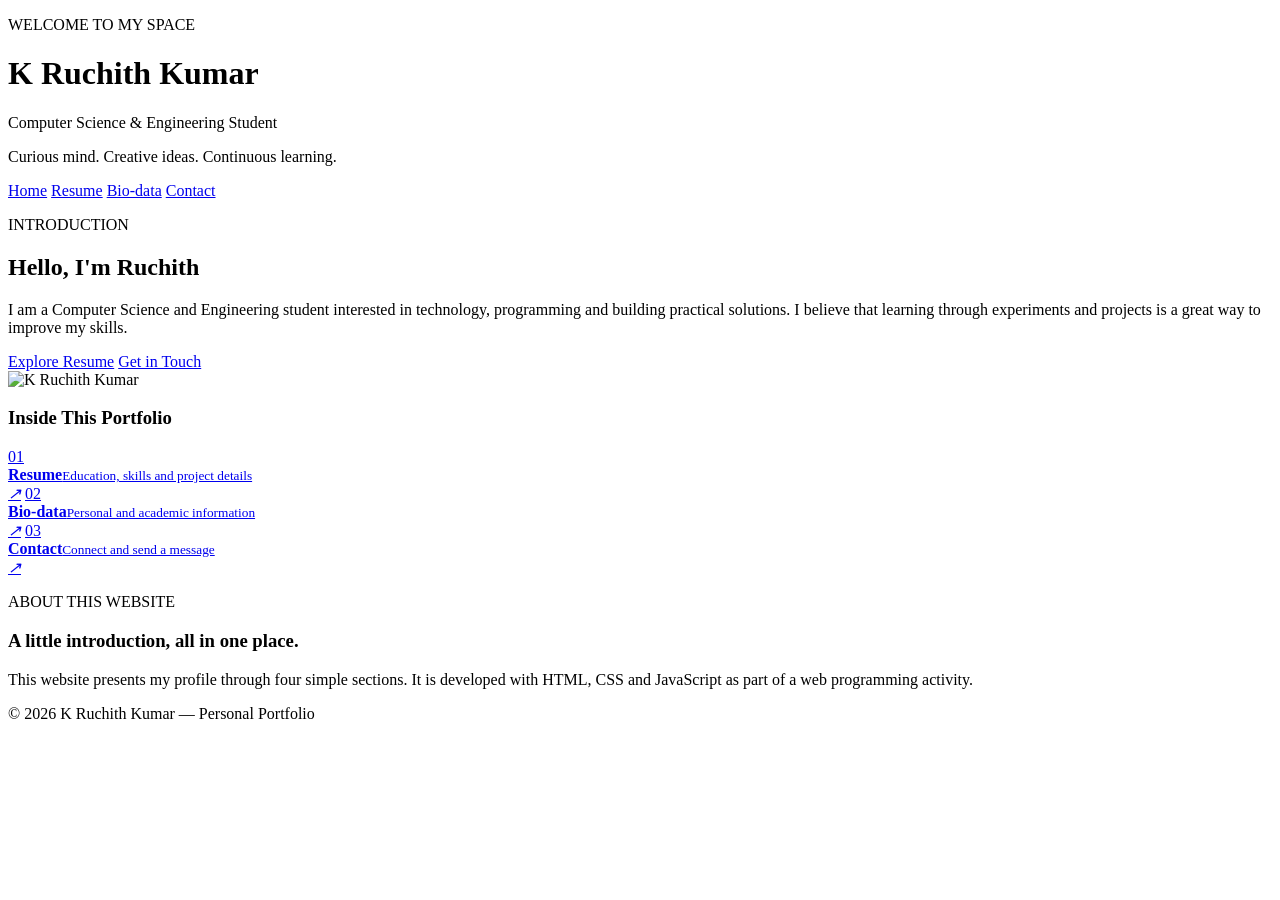
==== index.html @ a0c7b89b "Add files via upload" ====
<!DOCTYPE html>
<html lang="en">
<head>
  <meta charset="UTF-8">
  <meta name="viewport" content="width=device-width, initial-scale=1.0">
  <title>K Ruchith Kumar | Portfolio</title>
  <link rel="stylesheet" href="css/style.css">
</head>
<body>
  <header class="hero">
    <div class="hero-inner">
      <p class="eyebrow">WELCOME TO MY SPACE</p>
      <h1>K Ruchith Kumar</h1>
      <p class="hero-subtitle">Computer Science &amp; Engineering Student</p>
      <p class="hero-note">Curious mind. Creative ideas. Continuous learning.</p>
    </div>
  </header>

  <nav>
    <a class="active" href="index.html">Home</a>
    <a href="resume.html">Resume</a>
    <a href="biodata.html">Bio-data</a>
    <a href="contact.html">Contact</a>
  </nav>

  <main class="home-grid">
    <section class="welcome-panel">
      <div class="welcome-copy">
        <p class="eyebrow">INTRODUCTION</p>
        <h2>Hello, I'm <span>Ruchith</span></h2>
        <p>I am a Computer Science and Engineering student interested in technology, programming and building practical solutions. I believe that learning through experiments and projects is a great way to improve my skills.</p>
        <div class="actions">
          <a class="btn" href="resume.html">Explore Resume</a>
          <a class="btn btn-light" href="contact.html">Get in Touch</a>
        </div>
      </div>
      <div class="portrait-frame">
        <img src="images/ruchith.jpeg" alt="K Ruchith Kumar">
      </div>
    </section>

    <section class="quick-panel">
      <h3>Inside This Portfolio</h3>
      <a class="quick-link" href="resume.html"><span>01</span><div><b>Resume</b><small>Education, skills and project details</small></div><i>↗</i></a>
      <a class="quick-link" href="biodata.html"><span>02</span><div><b>Bio-data</b><small>Personal and academic information</small></div><i>↗</i></a>
      <a class="quick-link" href="contact.html"><span>03</span><div><b>Contact</b><small>Connect and send a message</small></div><i>↗</i></a>
    </section>

    <section class="about-panel">
      <p class="eyebrow">ABOUT THIS WEBSITE</p>
      <h3>A little introduction, all in one place.</h3>
      <p>This website presents my profile through four simple sections. It is developed with HTML, CSS and JavaScript as part of a web programming activity.</p>
    </section>
  </main>

  <footer><p>© 2026 K Ruchith Kumar <span>—</span> Personal Portfolio</p></footer>
  <script src="js/script.js"></script>
</body>
</html>
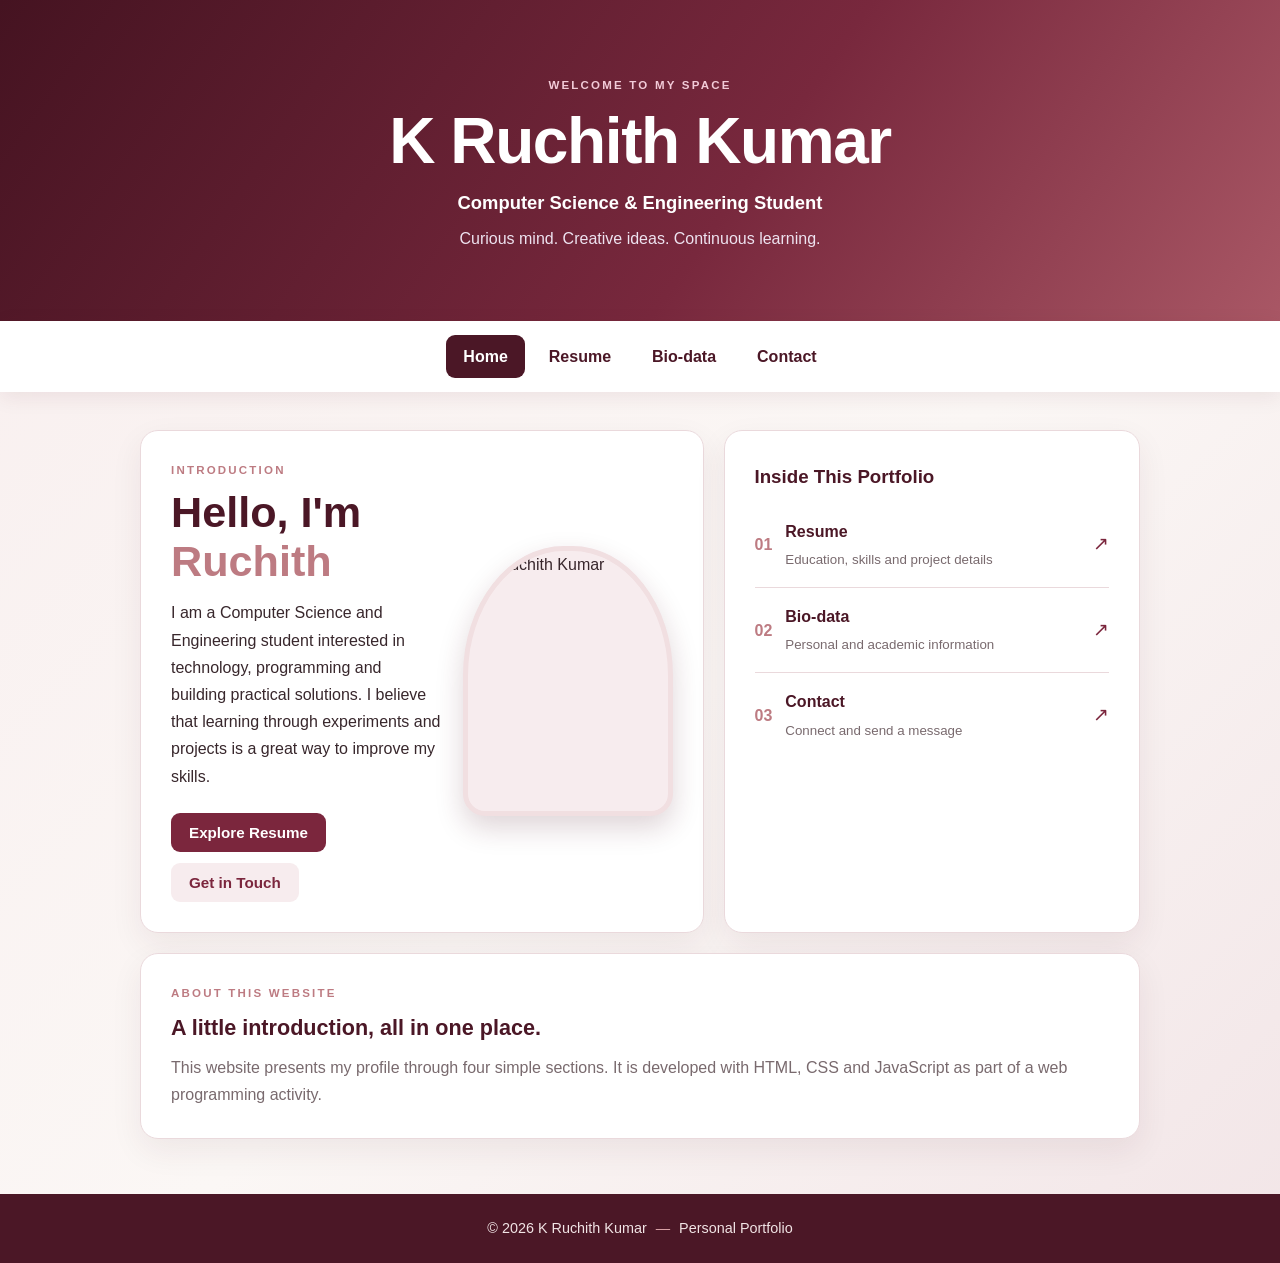
==== commit 170d8f35: "Update stylesheet link in index.html" ====
--- a/index.html
+++ b/index.html
@@ -4,7 +4,7 @@
   <meta charset="UTF-8">
   <meta name="viewport" content="width=device-width, initial-scale=1.0">
   <title>K Ruchith Kumar | Portfolio</title>
-  <link rel="stylesheet" href="css/style.css">
+  <link rel="stylesheet" href="style.css">
 </head>
 <body>
   <header class="hero">
--- a/style.css
+++ b/style.css
@@ -0,0 +1,170 @@
+@import url('https://fonts.googleapis.com/css2?family=Nunito+Sans:wght@400;500;600;700;800&family=Outfit:wght@400;500;600;700;800&display=swap');
+
+:root {
+  --deep: #4b1726;
+  --purple: #7b263d;
+  --pink: #bd7b82;
+  --pale: #f7ecee;
+  --ink: #38272c;
+  --muted: #796a6e;
+  --border: #ead9dc;
+  --white: #fff;
+}
+* { margin: 0; padding: 0; box-sizing: border-box; }
+html { scroll-behavior: smooth; }
+body {
+  min-height: 100vh;
+  color: var(--ink);
+  font-family: 'Nunito Sans', Arial, sans-serif;
+  line-height: 1.7;
+  background: linear-gradient(135deg, #f8eeee, #fbf7f5 55%, #f2e5e7);
+}
+.hero, .page-head {
+  color: white;
+  text-align: center;
+  background: linear-gradient(125deg, #451321 0%, #78283d 58%, #a95765 100%);
+}
+.hero { padding: 76px 20px 68px; }
+.hero-inner { max-width: 850px; margin: auto; }
+.page-head { padding: 48px 20px 42px; }
+.hero h1, .page-head h1 {
+  font-family: 'Outfit', sans-serif;
+  font-size: clamp(2.3rem, 6vw, 4rem);
+  letter-spacing: -1.4px;
+  line-height: 1.15;
+  margin: 9px 0;
+}
+.page-head h1 { font-size: clamp(2rem, 5vw, 3rem); }
+.hero-subtitle { font-size: 1.15rem; font-weight: 800; }
+.hero-note, .page-head > p:last-child { color: #eee3f0; margin-top: 7px; }
+.eyebrow { color: var(--pink); font-size: .72rem; font-weight: 800; letter-spacing: 2.2px; }
+.hero .eyebrow, .page-head .eyebrow { color: #f2cbd8; }
+nav {
+  position: sticky; top: 0; z-index: 10;
+  display: flex; justify-content: center; flex-wrap: wrap; gap: 7px;
+  padding: 14px; background: rgba(255,255,255,.96);
+  box-shadow: 0 5px 20px rgba(75,23,38,.08);
+}
+nav a {
+  text-decoration: none; color: var(--deep); font-weight: 800;
+  padding: 8px 17px; border-radius: 9px; transition: .25s;
+}
+nav a:hover, nav a.active { background: var(--deep); color: white; }
+main { width: min(1000px, calc(100% - 36px)); margin: 38px auto 55px; }
+.home-grid { display: grid; grid-template-columns: 1.15fr .85fr; gap: 20px; }
+.welcome-panel, .quick-panel, .about-panel, .sheet {
+  background: var(--white); border: 1px solid var(--border);
+  border-radius: 18px; padding: 30px;
+  box-shadow: 0 12px 32px rgba(75,23,38,.07);
+  animation: appear .55s ease both;
+}
+.welcome-panel h2 { font: 800 clamp(1.9rem, 4vw, 2.7rem) 'Outfit', sans-serif; color: var(--deep); margin: 8px 0 13px; }
+.welcome-panel h2 span { color: var(--pink); }
+.welcome-panel > p:not(.eyebrow), .about-panel p:last-child { color: var(--muted); }
+.actions { display: flex; flex-wrap: wrap; gap: 11px; margin-top: 23px; }
+.btn {
+  display: inline-block; border: 0; border-radius: 9px; padding: 11px 18px;
+  background: var(--purple); color: white; text-decoration: none;
+  font: 800 .95rem 'Nunito Sans', sans-serif; cursor: pointer; transition: .2s;
+}
+.btn:hover { background: var(--deep); transform: translateY(-2px); }
+.btn-light { color: var(--purple); background: var(--pale); }
+.btn-light:hover { color: white; }
+.quick-panel h3, .about-panel h3, .sheet h2 { font-family: 'Outfit', sans-serif; color: var(--deep); }
+.quick-panel h3 { margin-bottom: 10px; }
+.quick-link {
+  display: flex; align-items: center; gap: 13px; padding: 15px 0;
+  border-bottom: 1px solid var(--border); text-decoration: none; color: inherit;
+}
+.quick-link:last-child { border-bottom: 0; }
+.quick-link > span { color: var(--pink); font-weight: 900; }
+.quick-link div { flex: 1; }
+.quick-link b { display: block; color: var(--deep); }
+.quick-link small { color: var(--muted); }
+.quick-link i { color: var(--purple); font-style: normal; font-size: 1.2rem; }
+.about-panel { grid-column: 1 / -1; }
+.about-panel h3 { margin: 7px 0; font-size: 1.35rem; }
+.name-row { display: flex; align-items: center; justify-content: space-between; flex-wrap: wrap; gap: 15px; padding-bottom: 22px; border-bottom: 1px solid var(--border); }
+.name-row h2 { font-size: 2rem; }
+.tag { background: var(--pale); color: var(--purple); padding: 7px 14px; border-radius: 30px; font-size: .85rem; font-weight: 800; }
+.resume-section { margin-top: 27px; }
+.resume-section h3 { color: var(--purple); font: 800 1.12rem 'Outfit', sans-serif; margin-bottom: 10px; }
+.resume-section p, .resume-section ul { color: var(--muted); }
+.resume-section ul { padding-left: 21px; }
+.resume-section h4 { color: var(--deep); margin: 3px 0 5px; }
+.table-scroll { overflow-x: auto; border-radius: 10px; }
+table { width: 100%; min-width: 560px; border-collapse: collapse; }
+th, td { text-align: left; padding: 13px 14px; border-bottom: 1px solid var(--border); }
+th { color: var(--deep); background: #f6e9eb; }
+td { color: var(--muted); }
+tr:last-child td { border-bottom: 0; }
+.chips { display: flex; flex-wrap: wrap; gap: 9px; }
+.chips span { background: var(--pale); color: var(--purple); border-radius: 7px; padding: 7px 13px; font-weight: 800; font-size: .9rem; }
+.section-title { margin-bottom: 20px; }
+.contact-grid { display: grid; grid-template-columns: 1.15fr .85fr; gap: 20px; align-items: start; }
+.sheet h2 { margin-bottom: 18px; }
+form { display: grid; gap: 9px; }
+label { color: var(--deep); font-weight: 800; margin-top: 6px; }
+input, textarea {
+  width: 100%; padding: 12px 13px; border: 1px solid #e4cfd3;
+  border-radius: 9px; background: #fdfbfe; color: var(--ink); font: inherit; outline: none;
+}
+input:focus, textarea:focus { border-color: var(--pink); box-shadow: 0 0 0 3px rgba(189,123,130,.14); }
+textarea { resize: vertical; }
+form .btn { justify-self: start; margin-top: 12px; }
+.result { color: var(--purple); font-weight: 700; margin-top: 12px; }
+.contact-aside .eyebrow { margin-bottom: 5px; }
+.detail { border-top: 1px solid var(--border); padding: 15px 0; }
+.detail small { display: block; color: var(--pink); letter-spacing: 1.3px; font-weight: 900; font-size: .72rem; }
+.detail a { color: var(--purple); font-weight: 800; overflow-wrap: anywhere; }
+.detail p { color: var(--muted); }
+footer { text-align: center; background: var(--deep); color: #f1e4e5; padding: 22px; font-size: .9rem; }
+footer span { color: #d8a0a5; padding: 0 5px; }
+@keyframes appear { from { opacity: 0; transform: translateY(13px); } to { opacity: 1; transform: translateY(0); } }
+
+/* Home page portrait */
+.welcome-panel {
+  display: flex;
+  align-items: center;
+  gap: 22px;
+}
+.welcome-copy { flex: 1; min-width: 0; }
+.portrait-frame {
+  flex: 0 0 210px;
+  width: 210px;
+  height: 270px;
+  overflow: hidden;
+  border-radius: 48% 48% 22px 22px;
+  border: 5px solid #f1dfe1;
+  box-shadow: 0 12px 28px rgba(75,23,38,.18);
+  background: #f7ecee;
+}
+.portrait-frame img {
+  width: 100%;
+  height: 100%;
+  display: block;
+  object-fit: cover;
+  object-position: center 25%;
+}
+
+@media (max-width: 850px) {
+  .welcome-panel { align-items: flex-start; }
+  .portrait-frame { flex-basis: 175px; width: 175px; height: 235px; }
+}
+@media (max-width: 560px) {
+  .welcome-panel { flex-direction: column-reverse; }
+  .portrait-frame { align-self: center; flex-basis: auto; width: 190px; height: 235px; }
+}
+@media (max-width: 720px) {
+  .home-grid, .contact-grid { grid-template-columns: 1fr; }
+  .about-panel { grid-column: auto; }
+  .hero { padding: 58px 18px; }
+  nav { gap: 2px; }
+  nav a { padding: 8px 11px; font-size: .9rem; }
+}
+@media print {
+  body { background: white; }
+  nav, footer, .print-btn { display: none !important; }
+  main { width: 100%; margin: 0; }
+  .sheet { border: 0; box-shadow: none; }
+}
